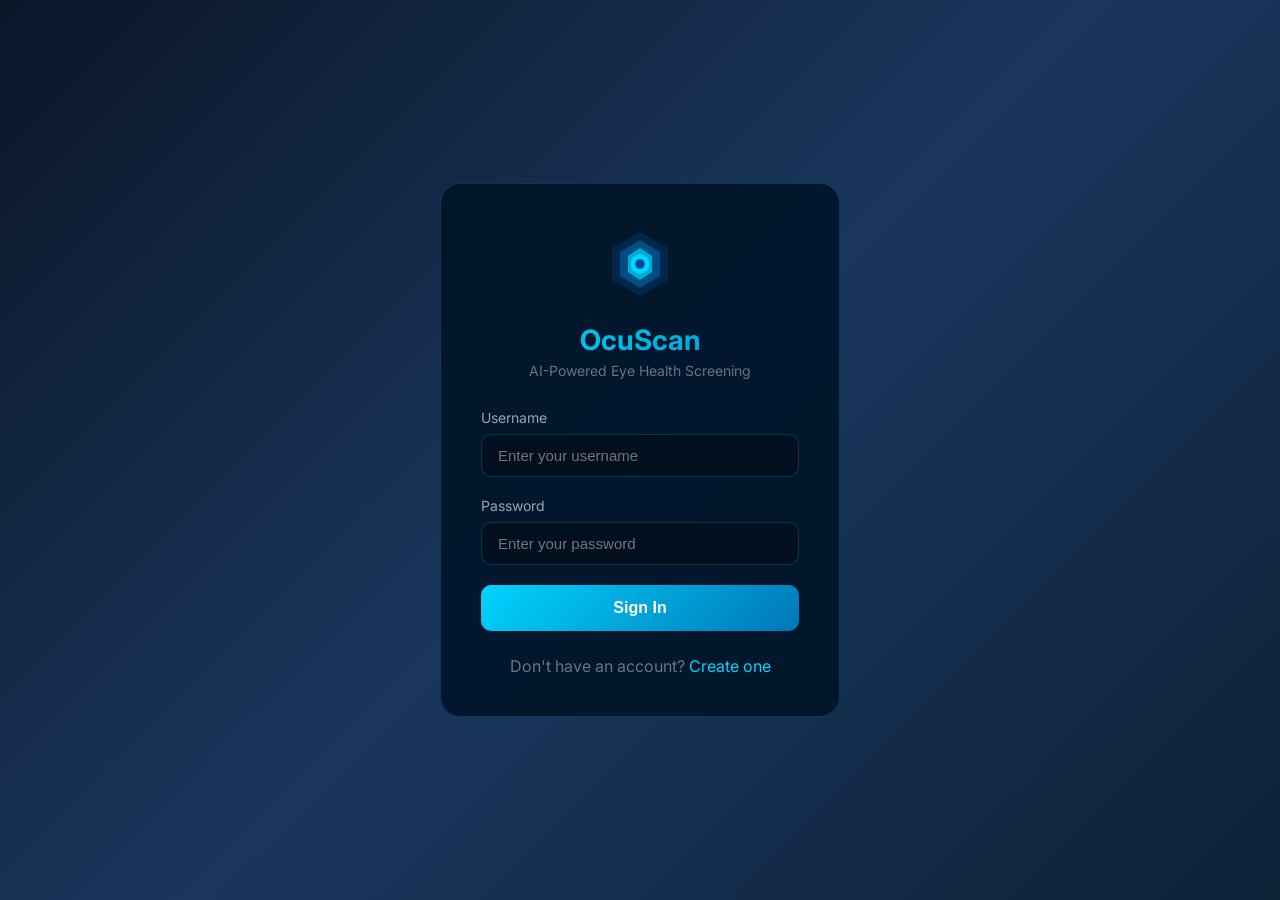
==== templates/auth/login.html @ 525138a3 "Added Chatbot ,Authencation,Speech to text and many feature" ====
<!DOCTYPE html>
<html lang="en">
<head>
    <meta charset="UTF-8">
    <meta name="viewport" content="width=device-width, initial-scale=1.0">
    <title>OcuScan - AI Eye Health Screening</title>
    <link href="https://fonts.googleapis.com/css2?family=Inter:wght@300;400;500;600;700&display=swap" rel="stylesheet">
    <style>
        * { margin: 0; padding: 0; box-sizing: border-box; }
        body {
            font-family: 'Inter', sans-serif;
            background: linear-gradient(135deg, #0a1628 0%, #1a365d 50%, #0d2137 100%);
            min-height: 100vh;
        }
        .auth-container {
            min-height: 100vh;
            display: flex;
            align-items: center;
            justify-content: center;
            padding: 20px;
        }
        .auth-card {
            background: rgba(0, 20, 40, 0.9);
            border: 1px solid rgba(0, 212, 255, 0.2);
            border-radius: 20px;
            padding: 40px;
            width: 100%;
            max-width: 400px;
            backdrop-filter: blur(20px);
        }
        .auth-logo {
            text-align: center;
            margin-bottom: 30px;
        }
        .auth-logo svg {
            width: 80px;
            height: 80px;
            margin-bottom: 15px;
        }
        .auth-logo h1 {
            font-size: 28px;
            background: linear-gradient(135deg, #00d4ff, #0099cc);
            -webkit-background-clip: text;
            background-clip: text;
            -webkit-text-fill-color: transparent;
            margin: 0;
        }
        .auth-logo p {
            color: #6b7280;
            font-size: 14px;
            margin-top: 5px;
        }
        .form-group {
            margin-bottom: 20px;
        }
        .form-group label {
            display: block;
            color: #9ca3af;
            font-size: 14px;
            margin-bottom: 8px;
        }
        .form-group input {
            width: 100%;
            padding: 12px 16px;
            background: rgba(0, 0, 0, 0.3);
            border: 1px solid rgba(0, 212, 255, 0.2);
            border-radius: 10px;
            color: #fff;
            font-size: 15px;
            transition: all 0.3s;
        }
        .form-group input:focus {
            outline: none;
            border-color: #00d4ff;
            box-shadow: 0 0 20px rgba(0, 212, 255, 0.1);
        }
        .auth-btn {
            width: 100%;
            padding: 14px;
            background: linear-gradient(135deg, #00d4ff, #0077b6);
            border: none;
            border-radius: 10px;
            color: #fff;
            font-size: 16px;
            font-weight: 600;
            cursor: pointer;
            transition: all 0.3s;
        }
        .auth-btn:hover {
            transform: translateY(-2px);
            box-shadow: 0 10px 30px rgba(0, 212, 255, 0.3);
        }
        .auth-footer {
            text-align: center;
            margin-top: 25px;
            color: #6b7280;
        }
        .auth-footer a {
            color: #00d4ff;
            text-decoration: none;
        }
        .error-msg {
            background: rgba(239, 68, 68, 0.2);
            border: 1px solid rgba(239, 68, 68, 0.5);
            color: #f87171;
            padding: 12px;
            border-radius: 10px;
            margin-bottom: 20px;
            text-align: center;
            display: none;
        }
        .success-msg {
            background: rgba(16, 185, 129, 0.2);
            border: 1px solid rgba(16, 185, 129, 0.5);
            color: #34d399;
            padding: 12px;
            border-radius: 10px;
            margin-bottom: 20px;
            text-align: center;
            display: none;
        }
    </style>
</head>
<body>
    <div class="auth-container">
        <div class="auth-card">
            <div class="auth-logo">
                <svg viewBox="0 0 100 100" fill="none" xmlns="http://www.w3.org/2000/svg">
                    <path d="M50 10L85 30V70L50 90L15 70V30L50 10Z" fill="#004A99" opacity="0.3"/>
                    <path d="M50 20L75 35V65L50 80L25 65V35L50 20Z" fill="#0077B6" opacity="0.5"/>
                    <path d="M50 30L65 40V60L50 70L35 60V40L50 30Z" fill="#00d4ff" opacity="0.7"/>
                    <circle cx="50" cy="50" r="12" fill="#00d4ff"/>
                    <circle cx="50" cy="50" r="6" fill="#004A99"/>
                </svg>
                <h1>OcuScan</h1>
                <p>AI-Powered Eye Health Screening</p>
            </div>
            
            <div id="error-msg" class="error-msg"></div>
            <div id="success-msg" class="success-msg"></div>
            
            <form id="login-form">
                <div class="form-group">
                    <label>Username</label>
                    <input type="text" id="username" placeholder="Enter your username" required>
                </div>
                <div class="form-group">
                    <label>Password</label>
                    <input type="password" id="password" placeholder="Enter your password" required>
                </div>
                <button type="submit" class="auth-btn">Sign In</button>
            </form>
            
            <div class="auth-footer">
                Don't have an account? <a href="signup.html">Create one</a>
            </div>
        </div>
    </div>
    
    <script>
        document.getElementById('login-form').addEventListener('submit', function(e) {
            e.preventDefault();
            var username = document.getElementById('username').value;
            var password = document.getElementById('password').value;
            var errorMsg = document.getElementById('error-msg');
            var successMsg = document.getElementById('success-msg');
            
            errorMsg.style.display = 'none';
            successMsg.style.display = 'none';
            
            fetch('/api/login', {
                method: 'POST',
                headers: {'Content-Type': 'application/json'},
                body: JSON.stringify({username: username, password: password})
            })
            .then(function(res) { return res.json(); })
            .then(function(data) {
                if (data.message) {
                    successMsg.textContent = 'Login successful! Redirecting...';
                    successMsg.style.display = 'block';
                    setTimeout(function() { window.location.href = '/'; }, 1000);
                } else {
                    errorMsg.textContent = data.error || 'Login failed';
                    errorMsg.style.display = 'block';
                }
            })
            .catch(function(err) {
                errorMsg.textContent = 'Connection error. Please try again.';
                errorMsg.style.display = 'block';
            });
        });
    </script>
</body>
</html>
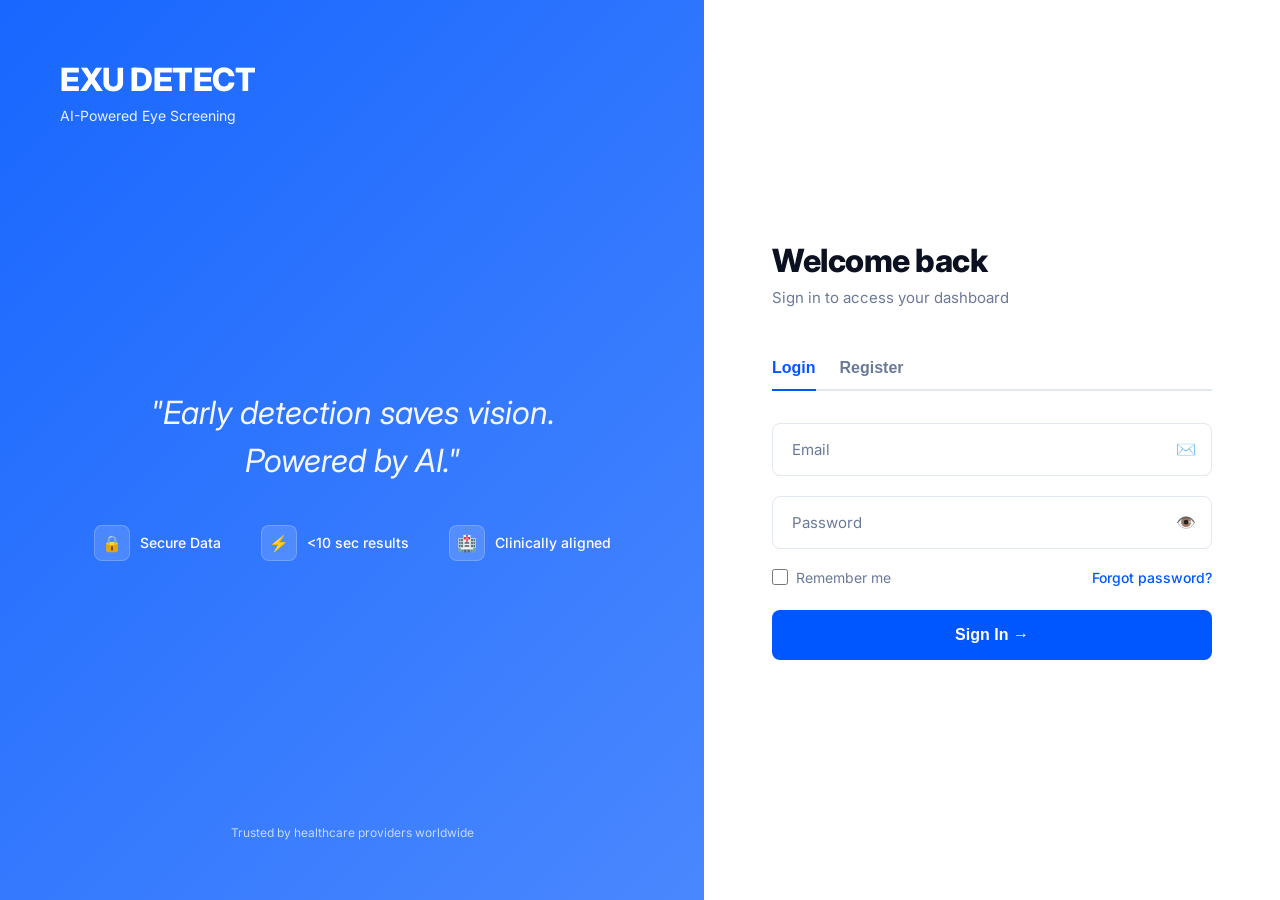
==== commit 17359da3: "changes" ====
--- a/templates/auth/login.html
+++ b/templates/auth/login.html
@@ -3,192 +3,652 @@
 <head>
     <meta charset="UTF-8">
     <meta name="viewport" content="width=device-width, initial-scale=1.0">
-    <title>OcuScan - AI Eye Health Screening</title>
-    <link href="https://fonts.googleapis.com/css2?family=Inter:wght@300;400;500;600;700&display=swap" rel="stylesheet">
+    <title>Login — EXU DETECT</title>
+    <link href="https://fonts.googleapis.com/css2?family=Inter:wght@400;500;600;700;800&family=DM+Mono&display=swap" rel="stylesheet">
     <style>
+        :root {
+            --bg-light: #F7F9FC;
+            --bg-dark: #0B1120;
+            --primary: #0057FF;
+            --secondary: #00C896;
+            --danger: #FF3B3B;
+            --warning: #F5A623;
+            --text-primary: #0B1120;
+            --text-muted: #6B7A99;
+            --border: #E2E8F0;
+            --card-bg: #FFFFFF;
+        }
+
         * { margin: 0; padding: 0; box-sizing: border-box; }
+
         body {
             font-family: 'Inter', sans-serif;
-            background: linear-gradient(135deg, #0a1628 0%, #1a365d 50%, #0d2137 100%);
+            background: var(--bg-light);
+            color: var(--text-primary);
             min-height: 100vh;
-        }
+            display: flex;
+        }
+
         .auth-container {
+            display: flex;
             min-height: 100vh;
+            width: 100%;
+        }
+
+        /* Left Panel - Medical Imagery */
+        .left-panel {
+            flex: 0 0 55%;
+            background: linear-gradient(135deg, rgba(0, 87, 255, 0.9), rgba(0, 87, 255, 0.7)),
+                        url('https://images.prismic.io/retina-ai-website/91b84e37-f247-41c2-8189-efc858a24f1b_Screen+Shot+2022-02-09+at+09.52.13.png?auto=compress,format') center/cover;
+            color: #fff;
+            display: flex;
+            flex-direction: column;
+            justify-content: space-between;
+            padding: 60px;
+            position: relative;
+        }
+
+        .brand {
+            position: relative;
+            z-index: 1;
+        }
+
+        .brand h1 {
+            font-size: 32px;
+            font-weight: 800;
+            letter-spacing: -0.5px;
+            margin-bottom: 8px;
+        }
+
+        .brand p {
+            opacity: 0.9;
+            font-size: 14px;
+        }
+
+        .center-content {
+            position: relative;
+            z-index: 1;
+            text-align: center;
+        }
+
+        .center-content blockquote {
+            font-size: clamp(24px, 3vw, 32px);
+            font-weight: 400;
+            font-style: italic;
+            line-height: 1.5;
+            opacity: 0.95;
+            max-width: 500px;
+            margin: 0 auto 40px;
+        }
+
+        .trust-badges {
+            display: flex;
+            justify-content: center;
+            gap: 40px;
+            flex-wrap: wrap;
+        }
+
+        .badge {
+            display: flex;
+            align-items: center;
+            gap: 10px;
+            font-size: 14px;
+            font-weight: 500;
+        }
+
+        .badge-icon {
+            width: 36px;
+            height: 36px;
+            background: rgba(255, 255, 255, 0.15);
+            backdrop-filter: blur(10px);
+            border: 1px solid rgba(255, 255, 255, 0.2);
+            border-radius: 8px;
             display: flex;
             align-items: center;
             justify-content: center;
-            padding: 20px;
-        }
-        .auth-card {
-            background: rgba(0, 20, 40, 0.9);
-            border: 1px solid rgba(0, 212, 255, 0.2);
-            border-radius: 20px;
-            padding: 40px;
+            font-size: 16px;
+        }
+
+        .bottom-text {
+            position: relative;
+            z-index: 1;
+            font-size: 12px;
+            opacity: 0.7;
+            text-align: center;
+        }
+
+        /* Right Panel - Form */
+        .right-panel {
+            flex: 0 0 45%;
+            background: var(--card-bg);
+            display: flex;
+            align-items: center;
+            justify-content: center;
+            padding: 60px;
+        }
+
+        .auth-form-container {
             width: 100%;
-            max-width: 400px;
-            backdrop-filter: blur(20px);
-        }
-        .auth-logo {
-            text-align: center;
-            margin-bottom: 30px;
-        }
-        .auth-logo svg {
-            width: 80px;
-            height: 80px;
-            margin-bottom: 15px;
-        }
-        .auth-logo h1 {
-            font-size: 28px;
-            background: linear-gradient(135deg, #00d4ff, #0099cc);
-            -webkit-background-clip: text;
-            background-clip: text;
-            -webkit-text-fill-color: transparent;
-            margin: 0;
-        }
-        .auth-logo p {
-            color: #6b7280;
-            font-size: 14px;
-            margin-top: 5px;
-        }
+            max-width: 440px;
+        }
+
+        .form-header {
+            margin-bottom: 40px;
+        }
+
+        .form-header h2 {
+            font-size: 32px;
+            font-weight: 800;
+            letter-spacing: -0.5px;
+            margin-bottom: 8px;
+        }
+
+        .form-header p {
+            color: var(--text-muted);
+            font-size: 15px;
+        }
+
+        .tab-switcher {
+            display: flex;
+            gap: 24px;
+            margin-bottom: 32px;
+            border-bottom: 2px solid var(--border);
+        }
+
+        .tab-btn {
+            background: none;
+            border: none;
+            padding: 12px 0;
+            font-size: 16px;
+            font-weight: 600;
+            color: var(--text-muted);
+            cursor: pointer;
+            position: relative;
+            transition: color 200ms ease-in-out;
+        }
+
+        .tab-btn:hover {
+            color: var(--text-primary);
+        }
+
+        .tab-btn.active {
+            color: var(--primary);
+        }
+
+        .tab-btn.active::after {
+            content: '';
+            position: absolute;
+            bottom: -2px;
+            left: 0;
+            right: 0;
+            height: 2px;
+            background: var(--primary);
+        }
+
+        .form-container {
+            display: none;
+        }
+
+        .form-container.active {
+            display: block;
+            animation: fadeIn 200ms ease-in-out;
+        }
+
+        @keyframes fadeIn {
+            from { opacity: 0; transform: translateY(10px); }
+            to { opacity: 1; transform: translateY(0); }
+        }
+
         .form-group {
+            position: relative;
             margin-bottom: 20px;
         }
-        .form-group label {
-            display: block;
-            color: #9ca3af;
-            font-size: 14px;
-            margin-bottom: 8px;
-        }
+
         .form-group input {
             width: 100%;
-            padding: 12px 16px;
-            background: rgba(0, 0, 0, 0.3);
-            border: 1px solid rgba(0, 212, 255, 0.2);
-            border-radius: 10px;
-            color: #fff;
+            padding: 16px;
+            border: 1px solid var(--border);
+            border-radius: 8px;
             font-size: 15px;
-            transition: all 0.3s;
-        }
+            font-family: 'Inter', sans-serif;
+            transition: all 200ms ease-in-out;
+            background: var(--card-bg);
+        }
+
         .form-group input:focus {
             outline: none;
-            border-color: #00d4ff;
-            box-shadow: 0 0 20px rgba(0, 212, 255, 0.1);
-        }
-        .auth-btn {
+            border-color: var(--primary);
+            box-shadow: 0 0 0 3px rgba(0, 87, 255, 0.1);
+        }
+
+        .form-group input.error {
+            border-color: var(--danger);
+            animation: shake 400ms ease-in-out;
+        }
+
+        @keyframes shake {
+            0%, 100% { transform: translateX(0); }
+            25% { transform: translateX(-8px); }
+            75% { transform: translateX(8px); }
+        }
+
+        .form-group label {
+            position: absolute;
+            left: 16px;
+            top: 50%;
+            transform: translateY(-50%);
+            color: var(--text-muted);
+            font-size: 15px;
+            pointer-events: none;
+            transition: all 200ms ease-in-out;
+            background: var(--card-bg);
+            padding: 0 4px;
+        }
+
+        .form-group input:focus ~ label,
+        .form-group input:not(:placeholder-shown) ~ label {
+            top: 0;
+            font-size: 12px;
+            color: var(--primary);
+            font-weight: 500;
+        }
+
+        .input-icon {
+            position: absolute;
+            right: 16px;
+            top: 50%;
+            transform: translateY(-50%);
+            color: var(--text-muted);
+            pointer-events: none;
+        }
+
+        .password-toggle {
+            pointer-events: all;
+            cursor: pointer;
+            transition: color 200ms ease-in-out;
+        }
+
+        .password-toggle:hover {
+            color: var(--primary);
+        }
+
+        .error-text {
+            color: var(--danger);
+            font-size: 13px;
+            margin-top: 6px;
+            display: none;
+        }
+
+        .error-text.show {
+            display: block;
+        }
+
+        .form-options {
+            display: flex;
+            justify-content: space-between;
+            align-items: center;
+            margin-bottom: 24px;
+            font-size: 14px;
+        }
+
+        .checkbox-label {
+            display: flex;
+            align-items: center;
+            gap: 8px;
+            cursor: pointer;
+            color: var(--text-muted);
+        }
+
+        .checkbox-label input[type="checkbox"] {
+            width: 16px;
+            height: 16px;
+            cursor: pointer;
+            accent-color: var(--primary);
+        }
+
+        .forgot-link {
+            color: var(--primary);
+            text-decoration: none;
+            font-weight: 500;
+            transition: color 200ms ease-in-out;
+        }
+
+        .forgot-link:hover {
+            color: #0044cc;
+        }
+
+        .submit-btn {
             width: 100%;
-            padding: 14px;
-            background: linear-gradient(135deg, #00d4ff, #0077b6);
+            padding: 16px;
+            background: var(--primary);
+            color: #fff;
             border: none;
-            border-radius: 10px;
-            color: #fff;
+            border-radius: 8px;
             font-size: 16px;
             font-weight: 600;
             cursor: pointer;
-            transition: all 0.3s;
-        }
-        .auth-btn:hover {
+            transition: all 200ms ease-in-out;
+            display: flex;
+            align-items: center;
+            justify-content: center;
+            gap: 8px;
+        }
+
+        .submit-btn:hover:not(:disabled) {
+            background: #0044cc;
             transform: translateY(-2px);
-            box-shadow: 0 10px 30px rgba(0, 212, 255, 0.3);
-        }
-        .auth-footer {
-            text-align: center;
-            margin-top: 25px;
-            color: #6b7280;
-        }
-        .auth-footer a {
-            color: #00d4ff;
-            text-decoration: none;
-        }
-        .error-msg {
-            background: rgba(239, 68, 68, 0.2);
-            border: 1px solid rgba(239, 68, 68, 0.5);
-            color: #f87171;
-            padding: 12px;
-            border-radius: 10px;
-            margin-bottom: 20px;
-            text-align: center;
+            box-shadow: 0 4px 12px rgba(0, 87, 255, 0.3);
+        }
+
+        .submit-btn:disabled {
+            opacity: 0.6;
+            cursor: not-allowed;
+        }
+
+        .submit-btn .spinner {
             display: none;
-        }
-        .success-msg {
-            background: rgba(16, 185, 129, 0.2);
-            border: 1px solid rgba(16, 185, 129, 0.5);
-            color: #34d399;
-            padding: 12px;
-            border-radius: 10px;
-            margin-bottom: 20px;
-            text-align: center;
+            width: 20px;
+            height: 20px;
+            border: 2px solid rgba(255, 255, 255, 0.3);
+            border-top-color: #fff;
+            border-radius: 50%;
+            animation: spin 600ms linear infinite;
+        }
+
+        .submit-btn.loading .spinner {
+            display: block;
+        }
+
+        .submit-btn.loading .btn-text {
             display: none;
+        }
+
+        @keyframes spin {
+            to { transform: rotate(360deg); }
+        }
+
+        .submit-btn .success-icon {
+            display: none;
+            font-size: 20px;
+        }
+
+        .submit-btn.success .success-icon {
+            display: block;
+        }
+
+        /* Mobile */
+        @media (max-width: 1024px) {
+            .left-panel {
+                display: none;
+            }
+
+            .right-panel {
+                flex: 1;
+                padding: 40px 20px;
+            }
         }
     </style>
 </head>
 <body>
     <div class="auth-container">
-        <div class="auth-card">
-            <div class="auth-logo">
-                <svg viewBox="0 0 100 100" fill="none" xmlns="http://www.w3.org/2000/svg">
-                    <path d="M50 10L85 30V70L50 90L15 70V30L50 10Z" fill="#004A99" opacity="0.3"/>
-                    <path d="M50 20L75 35V65L50 80L25 65V35L50 20Z" fill="#0077B6" opacity="0.5"/>
-                    <path d="M50 30L65 40V60L50 70L35 60V40L50 30Z" fill="#00d4ff" opacity="0.7"/>
-                    <circle cx="50" cy="50" r="12" fill="#00d4ff"/>
-                    <circle cx="50" cy="50" r="6" fill="#004A99"/>
-                </svg>
-                <h1>OcuScan</h1>
-                <p>AI-Powered Eye Health Screening</p>
+        <!-- Left Panel -->
+        <div class="left-panel">
+            <div class="brand">
+                <h1>EXU DETECT</h1>
+                <p>AI-Powered Eye Screening</p>
             </div>
-            
-            <div id="error-msg" class="error-msg"></div>
-            <div id="success-msg" class="success-msg"></div>
-            
-            <form id="login-form">
-                <div class="form-group">
-                    <label>Username</label>
-                    <input type="text" id="username" placeholder="Enter your username" required>
+
+            <div class="center-content">
+                <blockquote>"Early detection saves vision. Powered by AI."</blockquote>
+                <div class="trust-badges">
+                    <div class="badge">
+                        <div class="badge-icon">🔒</div>
+                        <span>Secure Data</span>
+                    </div>
+                    <div class="badge">
+                        <div class="badge-icon">⚡</div>
+                        <span>&lt;10 sec results</span>
+                    </div>
+                    <div class="badge">
+                        <div class="badge-icon">🏥</div>
+                        <span>Clinically aligned</span>
+                    </div>
                 </div>
-                <div class="form-group">
-                    <label>Password</label>
-                    <input type="password" id="password" placeholder="Enter your password" required>
+            </div>
+
+            <div class="bottom-text">
+                Trusted by healthcare providers worldwide
+            </div>
+        </div>
+
+        <!-- Right Panel -->
+        <div class="right-panel">
+            <div class="auth-form-container">
+                <div class="form-header">
+                    <h2>Welcome back</h2>
+                    <p>Sign in to access your dashboard</p>
                 </div>
-                <button type="submit" class="auth-btn">Sign In</button>
-            </form>
-            
-            <div class="auth-footer">
-                Don't have an account? <a href="signup.html">Create one</a>
+
+                <!-- Tab Switcher -->
+                <div class="tab-switcher">
+                    <button class="tab-btn active" data-tab="login">Login</button>
+                    <button class="tab-btn" data-tab="register">Register</button>
+                </div>
+
+                <!-- Login Form -->
+                <div id="login-form" class="form-container active">
+                    <form onsubmit="handleLogin(event)">
+                        <div class="form-group">
+                            <input type="email" id="login-email" placeholder=" " required aria-label="Email address">
+                            <label for="login-email">Email</label>
+                            <span class="input-icon">✉️</span>
+                            <div class="error-text" id="login-email-error">Invalid email address</div>
+                        </div>
+
+                        <div class="form-group">
+                            <input type="password" id="login-password" placeholder=" " required aria-label="Password">
+                            <label for="login-password">Password</label>
+                            <span class="input-icon password-toggle" onclick="togglePassword('login-password', this)">👁️</span>
+                            <div class="error-text" id="login-password-error">Password is required</div>
+                        </div>
+
+                        <div class="form-options">
+                            <label class="checkbox-label">
+                                <input type="checkbox" id="remember-me">
+                                <span>Remember me</span>
+                            </label>
+                            <a href="#" class="forgot-link">Forgot password?</a>
+                        </div>
+
+                        <button type="submit" class="submit-btn" id="login-btn">
+                            <span class="btn-text">Sign In →</span>
+                            <div class="spinner"></div>
+                            <span class="success-icon">✓</span>
+                        </button>
+                    </form>
+                </div>
+
+                <!-- Register Form -->
+                <div id="register-form" class="form-container">
+                    <form onsubmit="handleRegister(event)">
+                        <div class="form-group">
+                            <input type="text" id="register-name" placeholder=" " required aria-label="Full name">
+                            <label for="register-name">Full Name</label>
+                            <div class="error-text" id="register-name-error">Name is required</div>
+                        </div>
+
+                        <div class="form-group">
+                            <input type="email" id="register-email" placeholder=" " required aria-label="Email address">
+                            <label for="register-email">Email</label>
+                            <span class="input-icon">✉️</span>
+                            <div class="error-text" id="register-email-error">Invalid email address</div>
+                        </div>
+
+                        <div class="form-group">
+                            <input type="password" id="register-password" placeholder=" " required aria-label="Password">
+                            <label for="register-password">Password</label>
+                            <span class="input-icon password-toggle" onclick="togglePassword('register-password', this)">👁️</span>
+                            <div class="error-text" id="register-password-error">Password must be at least 6 characters</div>
+                        </div>
+
+                        <div class="form-group">
+                            <input type="password" id="register-confirm" placeholder=" " required aria-label="Confirm password">
+                            <label for="register-confirm">Confirm Password</label>
+                            <span class="input-icon password-toggle" onclick="togglePassword('register-confirm', this)">👁️</span>
+                            <div class="error-text" id="register-confirm-error">Passwords do not match</div>
+                        </div>
+
+                        <button type="submit" class="submit-btn" id="register-btn">
+                            <span class="btn-text">Create Account →</span>
+                            <div class="spinner"></div>
+                            <span class="success-icon">✓</span>
+                        </button>
+                    </form>
+                </div>
             </div>
         </div>
     </div>
-    
+
     <script>
-        document.getElementById('login-form').addEventListener('submit', function(e) {
-            e.preventDefault();
-            var username = document.getElementById('username').value;
-            var password = document.getElementById('password').value;
-            var errorMsg = document.getElementById('error-msg');
-            var successMsg = document.getElementById('success-msg');
-            
-            errorMsg.style.display = 'none';
-            successMsg.style.display = 'none';
-            
-            fetch('/api/login', {
-                method: 'POST',
-                headers: {'Content-Type': 'application/json'},
-                body: JSON.stringify({username: username, password: password})
-            })
-            .then(function(res) { return res.json(); })
-            .then(function(data) {
-                if (data.message) {
-                    successMsg.textContent = 'Login successful! Redirecting...';
-                    successMsg.style.display = 'block';
-                    setTimeout(function() { window.location.href = '/'; }, 1000);
-                } else {
-                    errorMsg.textContent = data.error || 'Login failed';
-                    errorMsg.style.display = 'block';
-                }
-            })
-            .catch(function(err) {
-                errorMsg.textContent = 'Connection error. Please try again.';
-                errorMsg.style.display = 'block';
+        // Tab switching
+        document.querySelectorAll('.tab-btn').forEach(btn => {
+            btn.addEventListener('click', () => {
+                document.querySelectorAll('.tab-btn').forEach(b => b.classList.remove('active'));
+                document.querySelectorAll('.form-container').forEach(f => f.classList.remove('active'));
+                btn.classList.add('active');
+                document.getElementById(btn.dataset.tab + '-form').classList.add('active');
             });
         });
+
+        // Password toggle
+        function togglePassword(inputId, icon) {
+            const input = document.getElementById(inputId);
+            if (input.type === 'password') {
+                input.type = 'text';
+                icon.textContent = '🙈';
+            } else {
+                input.type = 'password';
+                icon.textContent = '👁️';
+            }
+        }
+
+        // Show field error
+        function showFieldError(fieldId, errorId, message) {
+            const field = document.getElementById(fieldId);
+            const error = document.getElementById(errorId);
+            field.classList.add('error');
+            error.textContent = message;
+            error.classList.add('show');
+        }
+
+        function clearFieldError(fieldId, errorId) {
+            const field = document.getElementById(fieldId);
+            const error = document.getElementById(errorId);
+            field.classList.remove('error');
+            error.classList.remove('show');
+        }
+
+        // Handle Login
+        async function handleLogin(e) {
+            e.preventDefault();
+            const email = document.getElementById('login-email').value;
+            const password = document.getElementById('login-password').value;
+            const btn = document.getElementById('login-btn');
+            clearFieldError('login-email', 'login-email-error');
+            clearFieldError('login-password', 'login-password-error');
+            if (!email || !email.includes('@')) {
+                showFieldError('login-email', 'login-email-error', 'Please enter a valid email');
+                return;
+            }
+            if (!password) {
+                showFieldError('login-password', 'login-password-error', 'Password is required');
+                return;
+            }
+            btn.classList.add('loading');
+            btn.disabled = true;
+            try {
+                const res = await fetch('/api/login', {
+                    method: 'POST',
+                    headers: { 'Content-Type': 'application/json' },
+                    body: JSON.stringify({ email, password })
+                });
+                const data = await res.json();
+                if (data.message) {
+                    btn.classList.remove('loading');
+                    btn.classList.add('success');
+                    setTimeout(() => {
+                        window.location.href = '/dashboard';
+                    }, 800);
+                } else {
+                    btn.classList.remove('loading');
+                    btn.disabled = false;
+                    showFieldError('login-email', 'login-email-error', data.error || 'Login failed');
+                }
+            } catch (err) {
+                btn.classList.remove('loading');
+                btn.disabled = false;
+                showFieldError('login-email', 'login-email-error', 'Connection error. Please try again.');
+            }
+        }
+
+        // Handle Register
+        async function handleRegister(e) {
+            e.preventDefault();
+            const full_name = document.getElementById('register-name').value;
+            const email = document.getElementById('register-email').value;
+            const password = document.getElementById('register-password').value;
+            const confirm = document.getElementById('register-confirm').value;
+            const btn = document.getElementById('register-btn');
+            ['register-name', 'register-email', 'register-password', 'register-confirm'].forEach((id, i) => {
+                clearFieldError(id, ['register-name-error', 'register-email-error', 'register-password-error', 'register-confirm-error'][i]);
+            });
+            let hasError = false;
+            if (!full_name.trim()) {
+                showFieldError('register-name', 'register-name-error', 'Name is required');
+                hasError = true;
+            }
+            if (!email || !email.includes('@')) {
+                showFieldError('register-email', 'register-email-error', 'Please enter a valid email');
+                hasError = true;
+            }
+            if (password.length < 6) {
+                showFieldError('register-password', 'register-password-error', 'Password must be at least 6 characters');
+                hasError = true;
+            }
+            if (password !== confirm) {
+                showFieldError('register-confirm', 'register-confirm-error', 'Passwords do not match');
+                hasError = true;
+            }
+            if (hasError) return;
+            btn.classList.add('loading');
+            btn.disabled = true;
+            try {
+                const res = await fetch('/api/register', {
+                    method: 'POST',
+                    headers: { 'Content-Type': 'application/json' },
+                    body: JSON.stringify({ full_name, email, password })
+                });
+                const data = await res.json();
+                if (data.message) {
+                    btn.classList.remove('loading');
+                    btn.classList.add('success');
+                    setTimeout(() => {
+                        document.querySelector('[data-tab="login"]').click();
+                        btn.classList.remove('success');
+                        btn.disabled = false;
+                        e.target.reset();
+                    }, 1000);
+                } else {
+                    btn.classList.remove('loading');
+                    btn.disabled = false;
+                    showFieldError('register-email', 'register-email-error', data.error || 'Registration failed');
+                }
+            } catch (err) {
+                btn.classList.remove('loading');
+                btn.disabled = false;
+                showFieldError('register-email', 'register-email-error', 'Connection error. Please try again.');
+            }
+        }
     </script>
 </body>
 </html>
